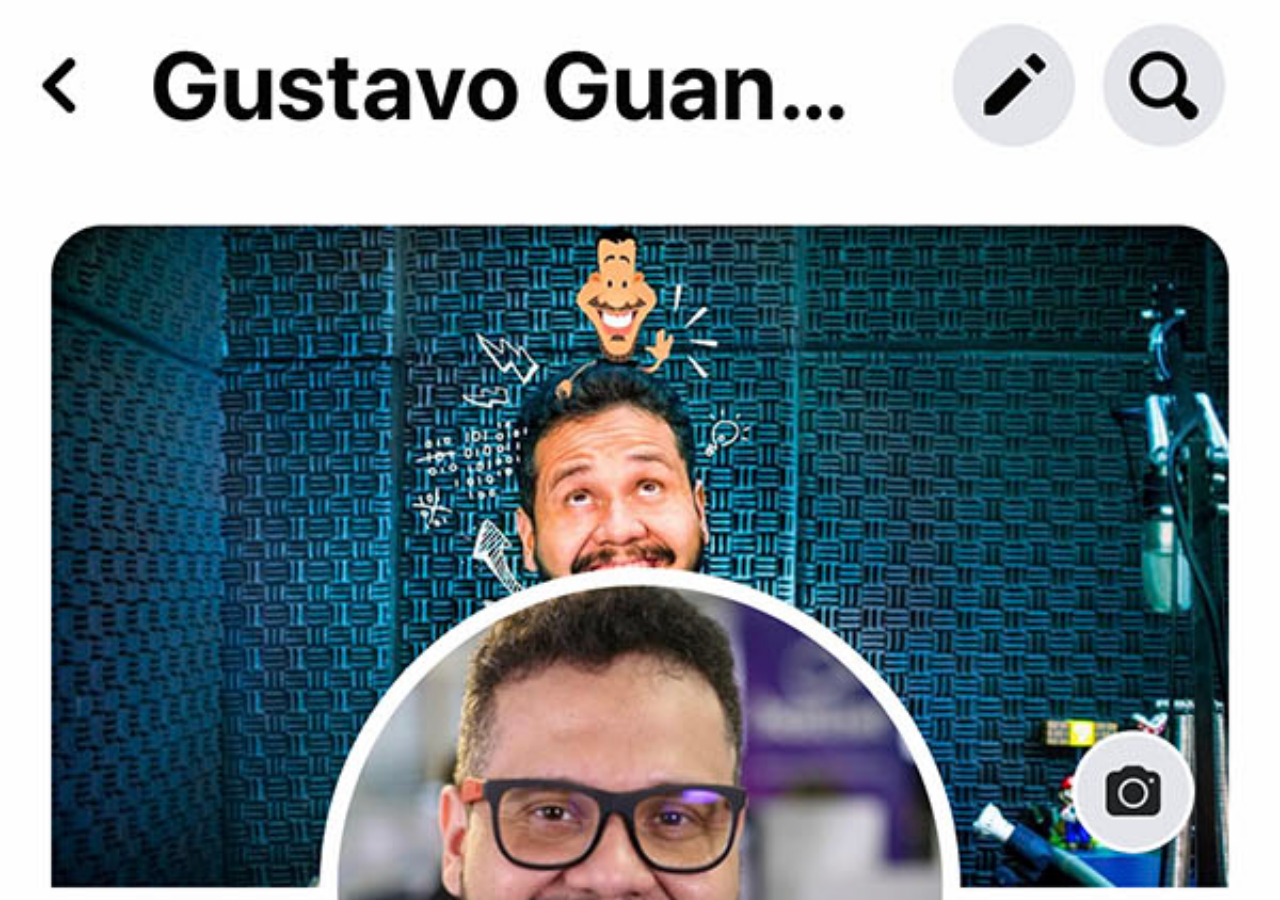
==== facebook.html @ 8c8511e5 "update" ====
<!DOCTYPE html>
<html lang="pt-br">
<head>
    <meta charset="UTF-8">
    <meta name="viewport" content="width=device-width, initial-scale=1.0">
    <title>Home</title>
    <style>
        * {
            margin: 0px;
            padding: 0px;
        }

        body {
            width: 100vw;
            height: 100vh;
            background: url(imagens/tela-facebook.jpg) no-repeat top center;
            background-size: cover;
        }
    </style>
</head>
<body>
    
</body>
</html>
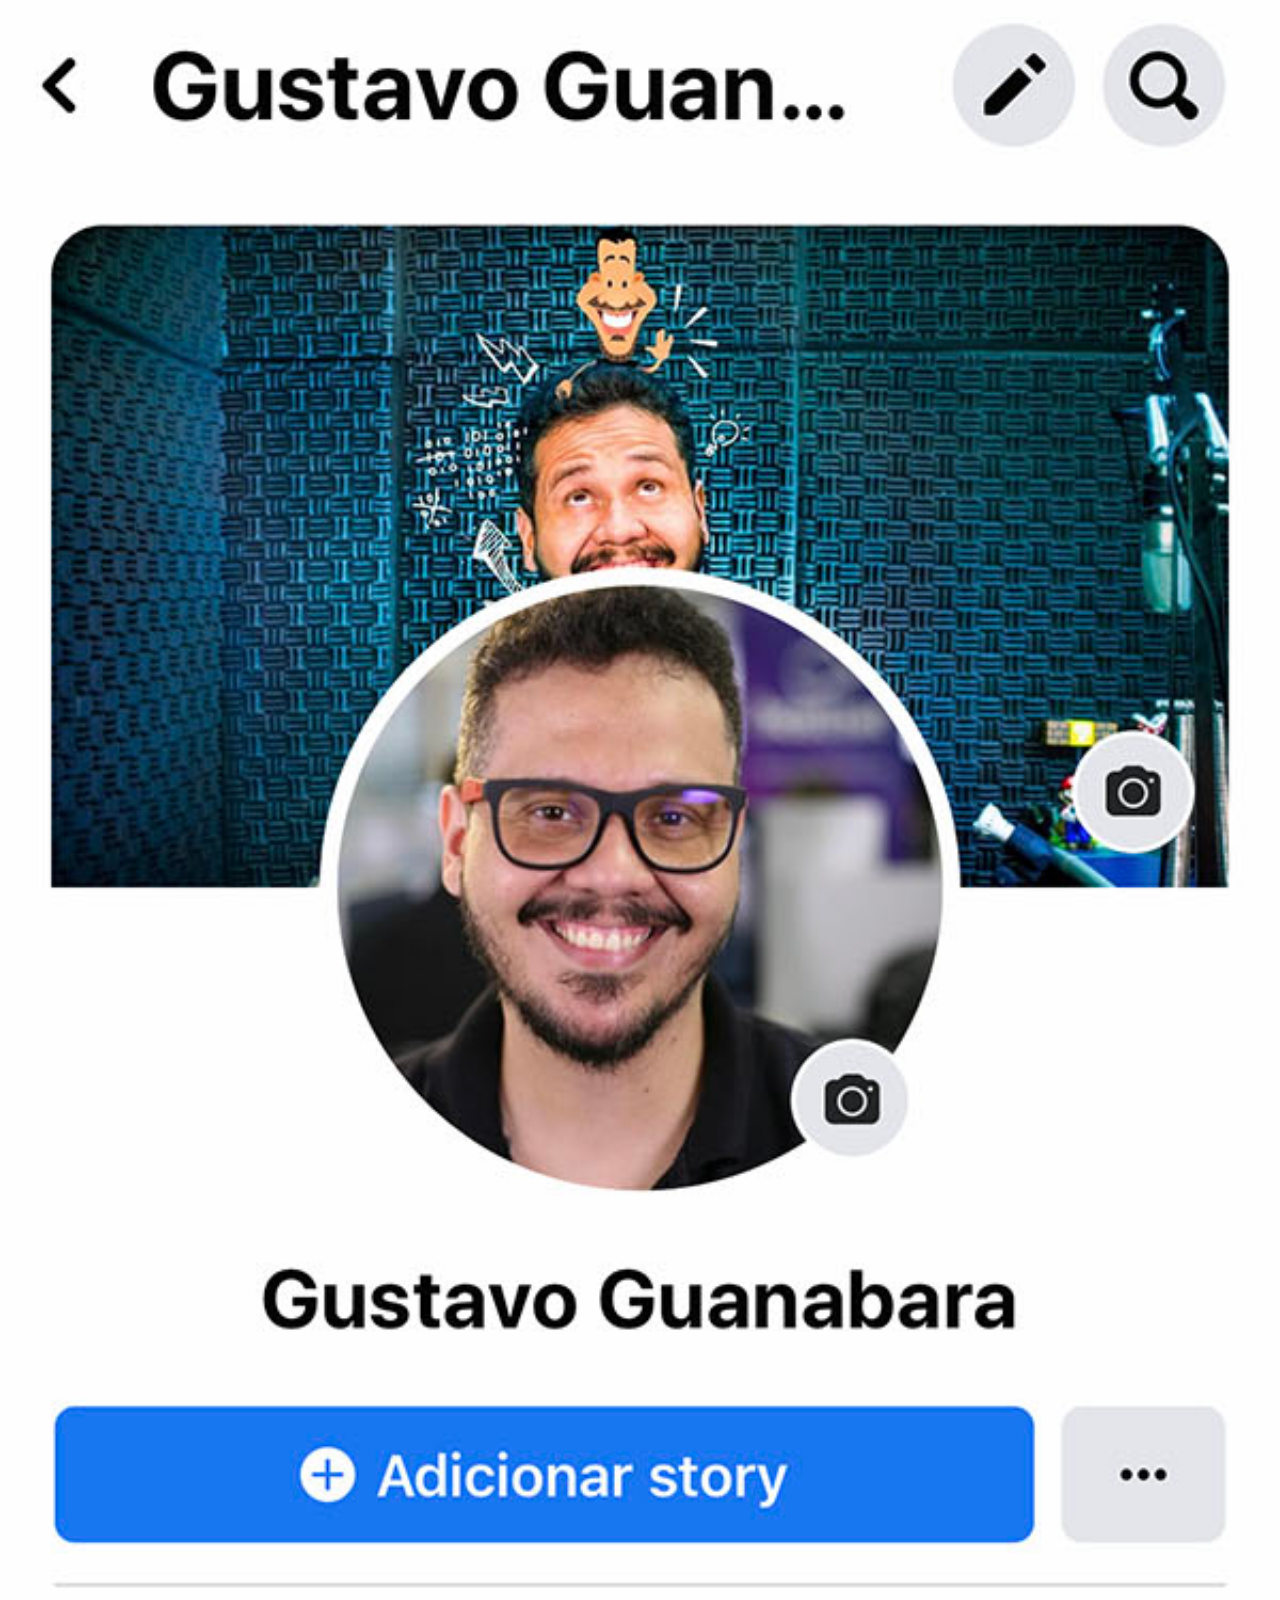
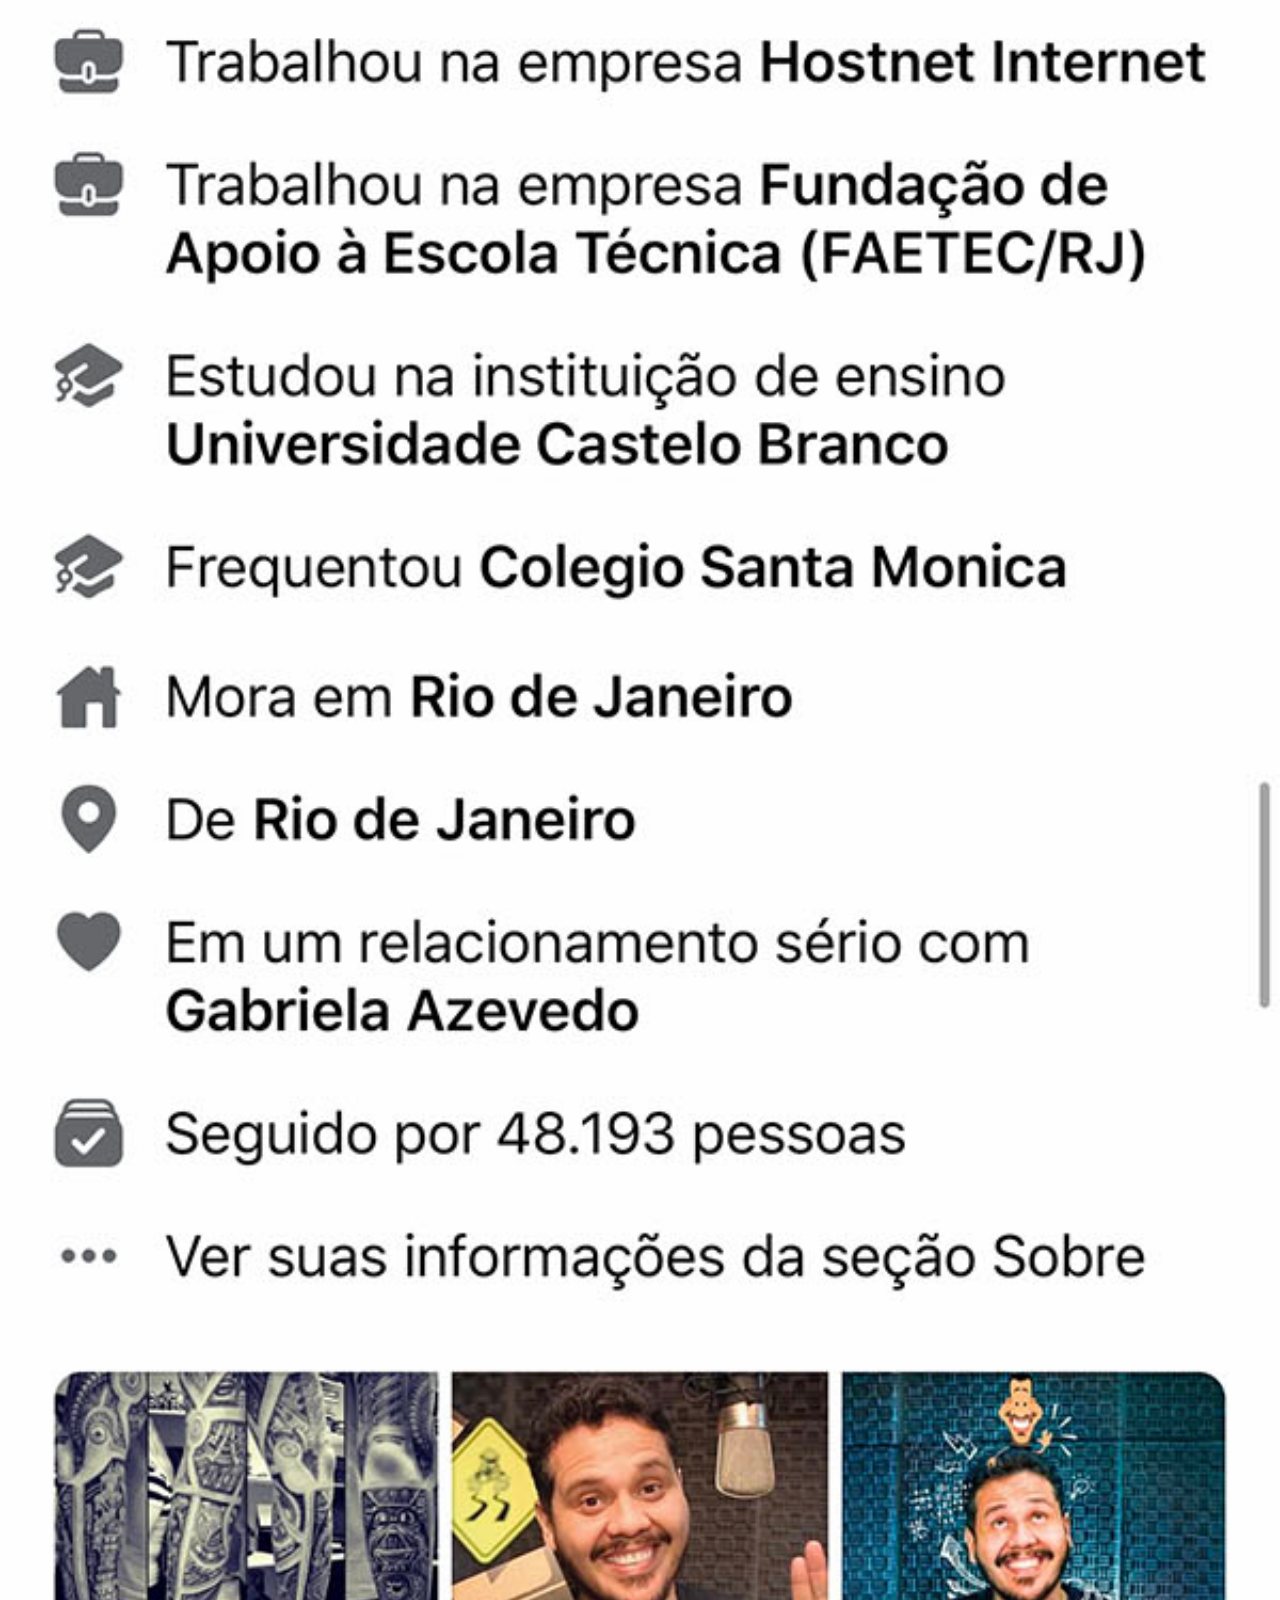
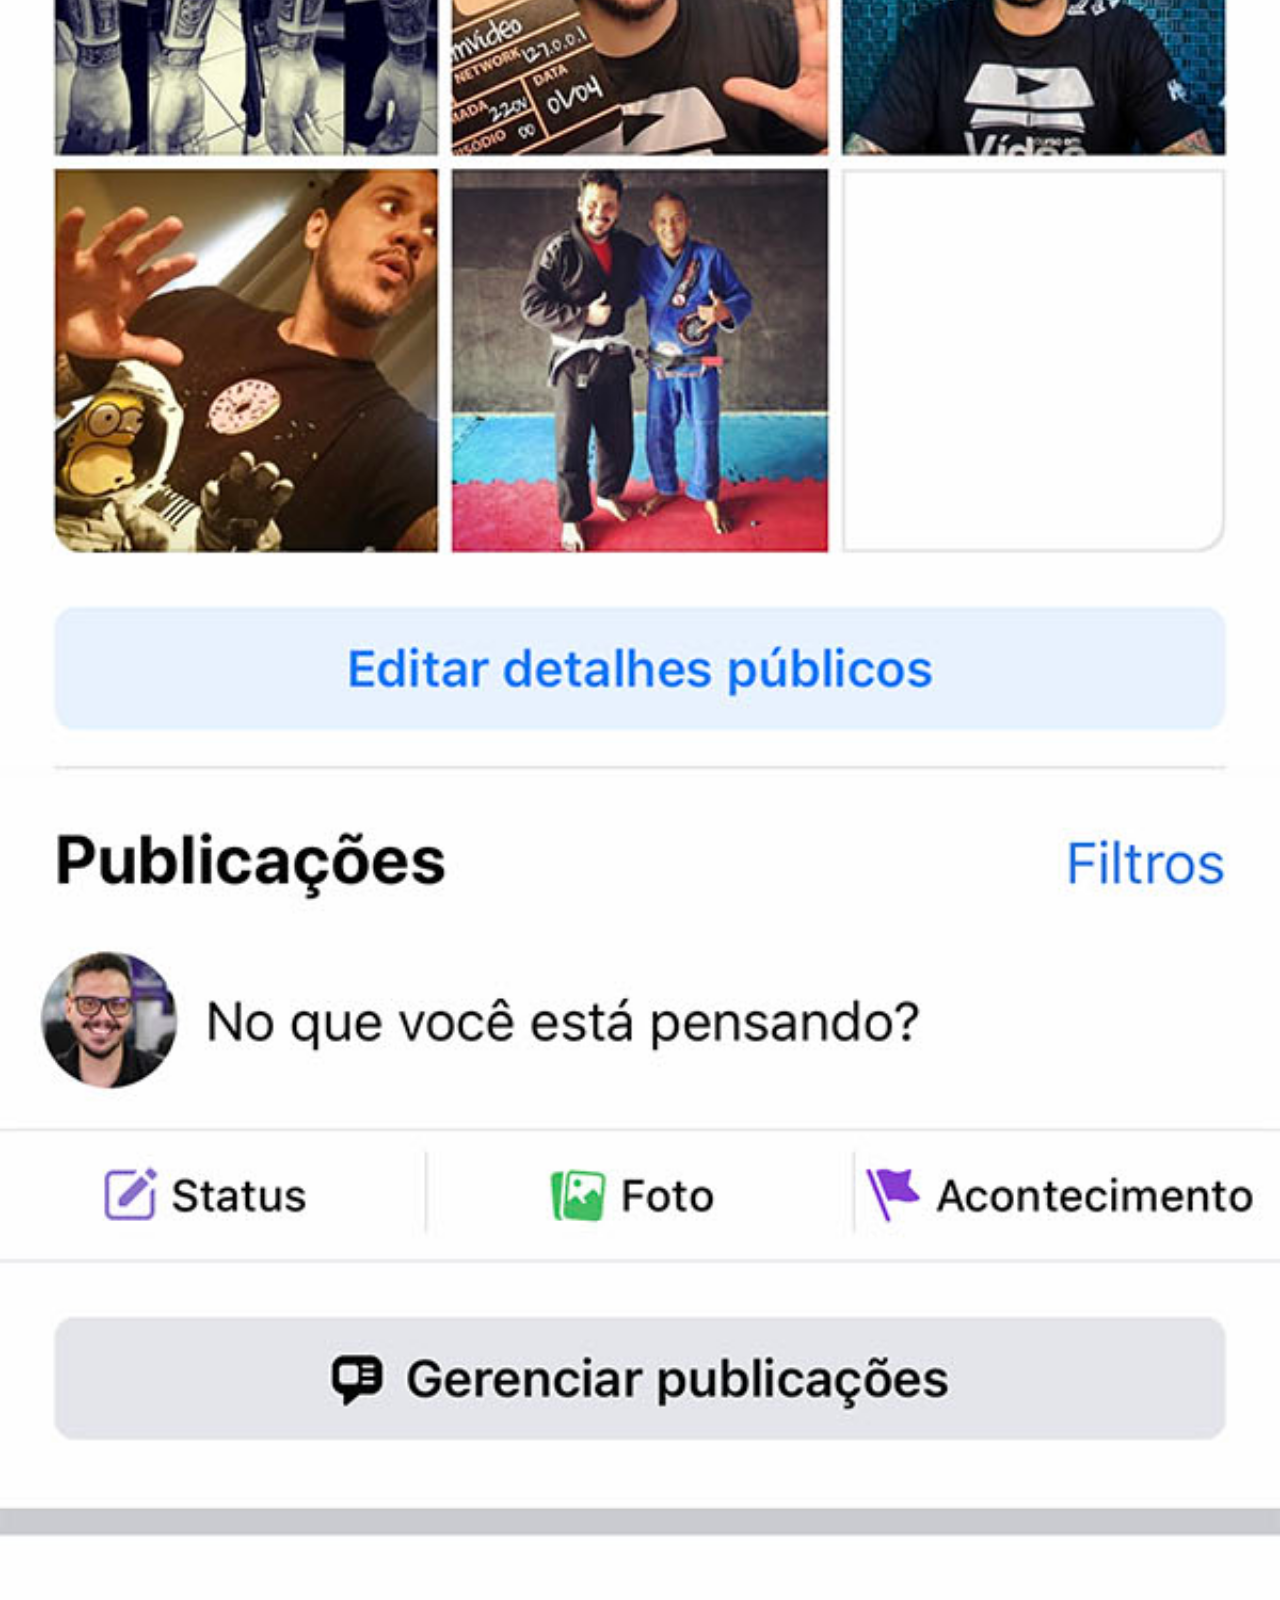
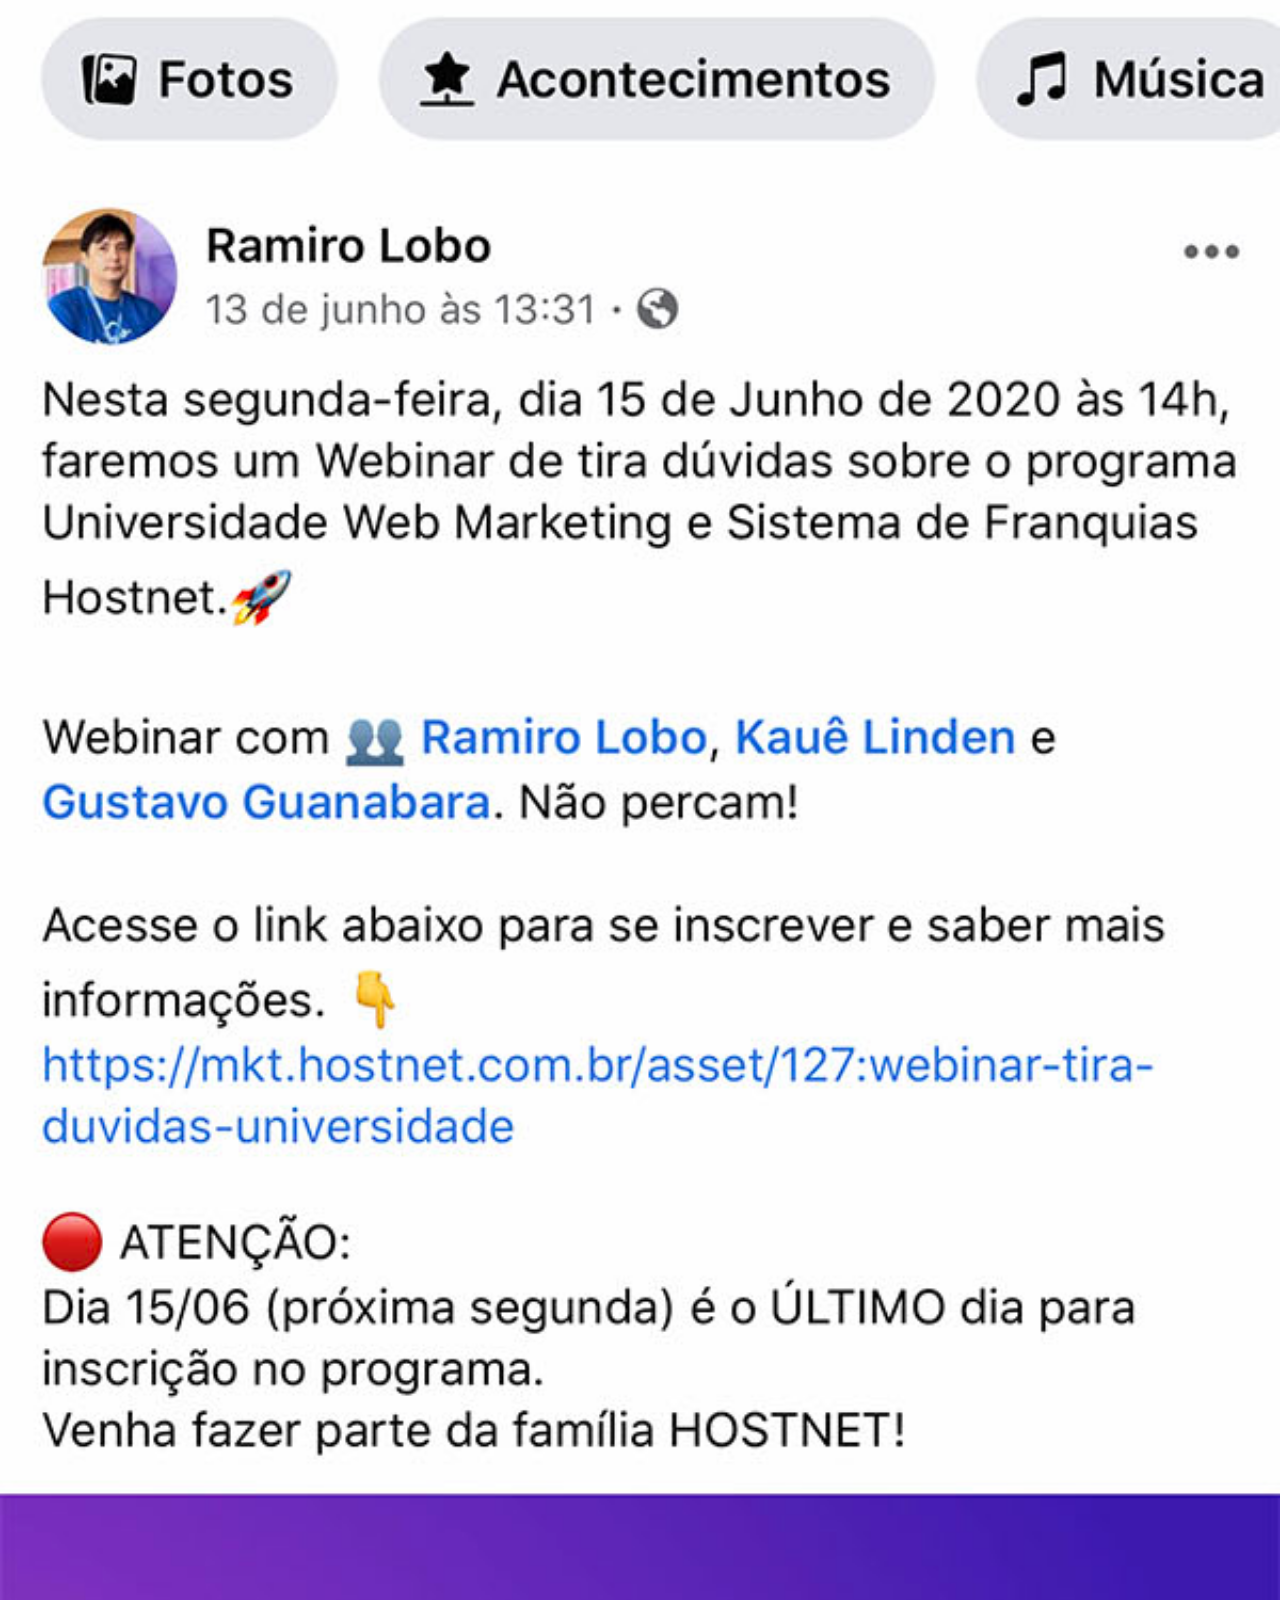
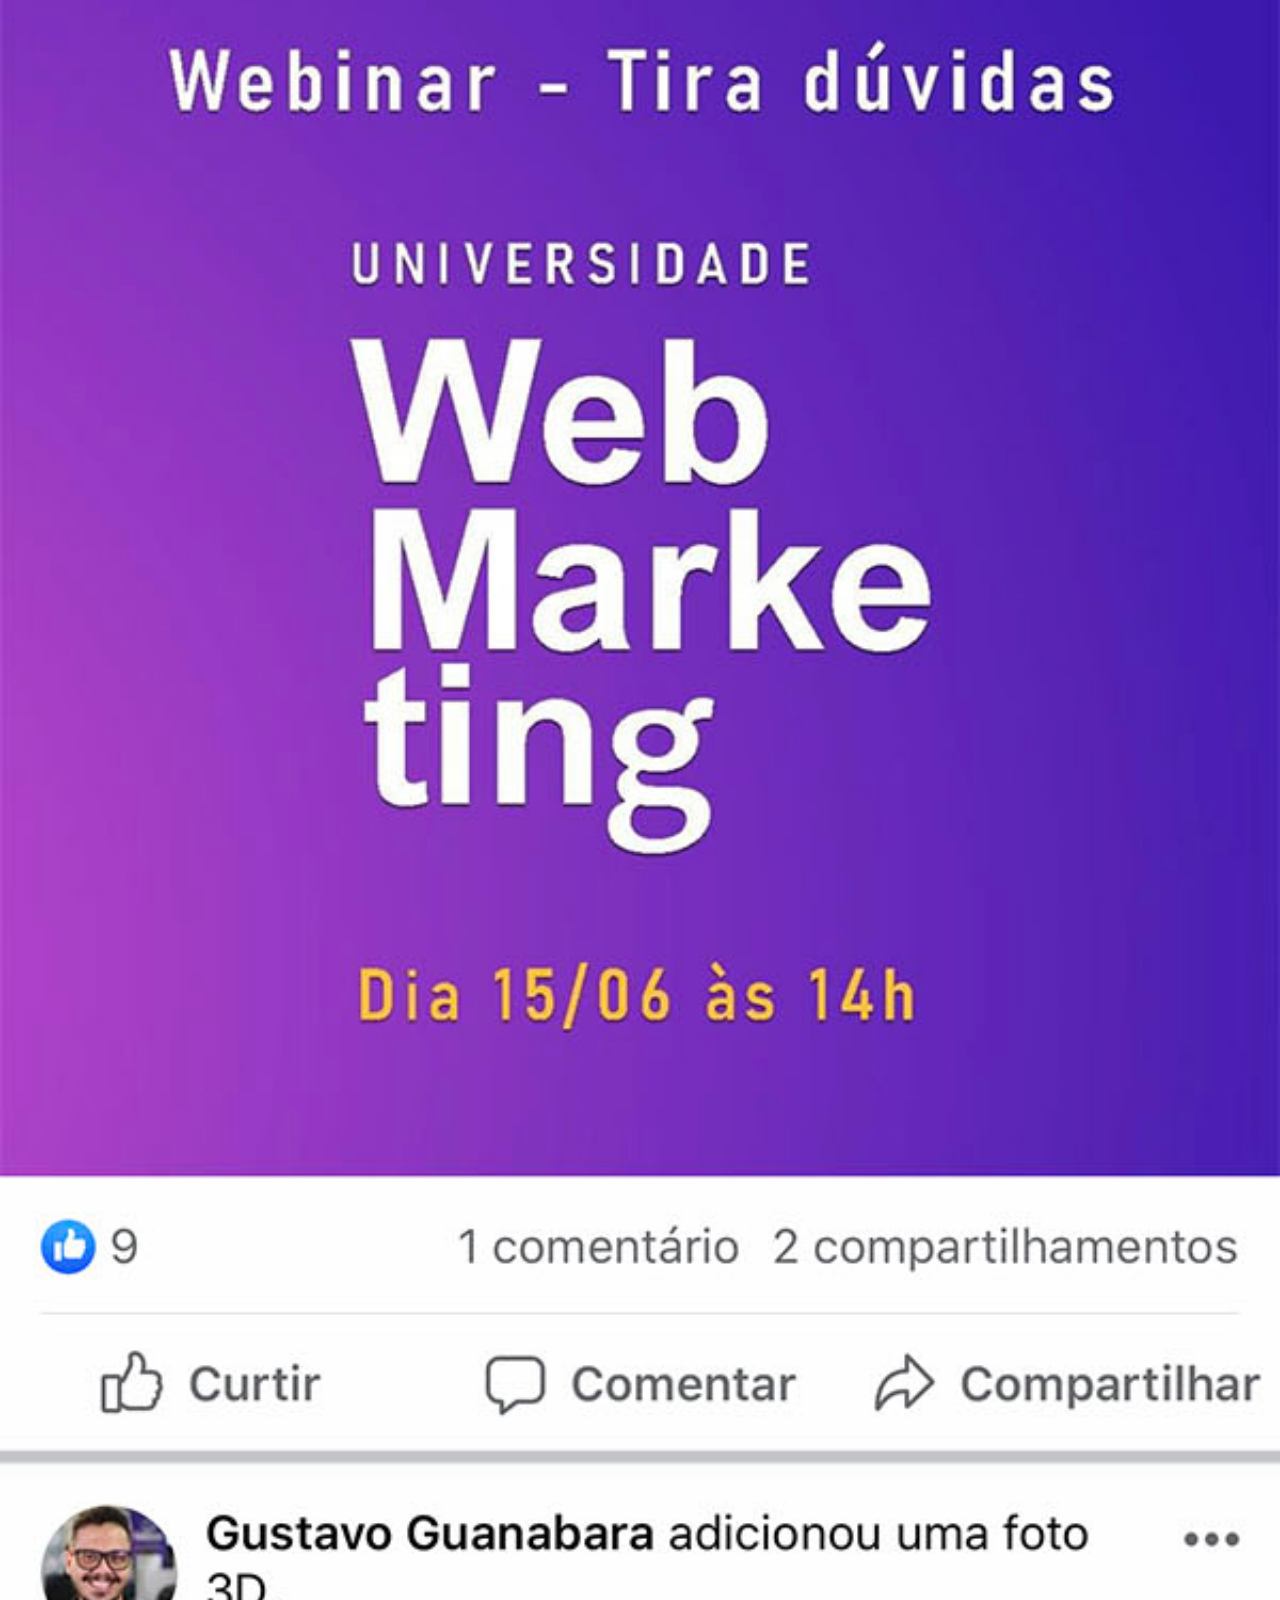
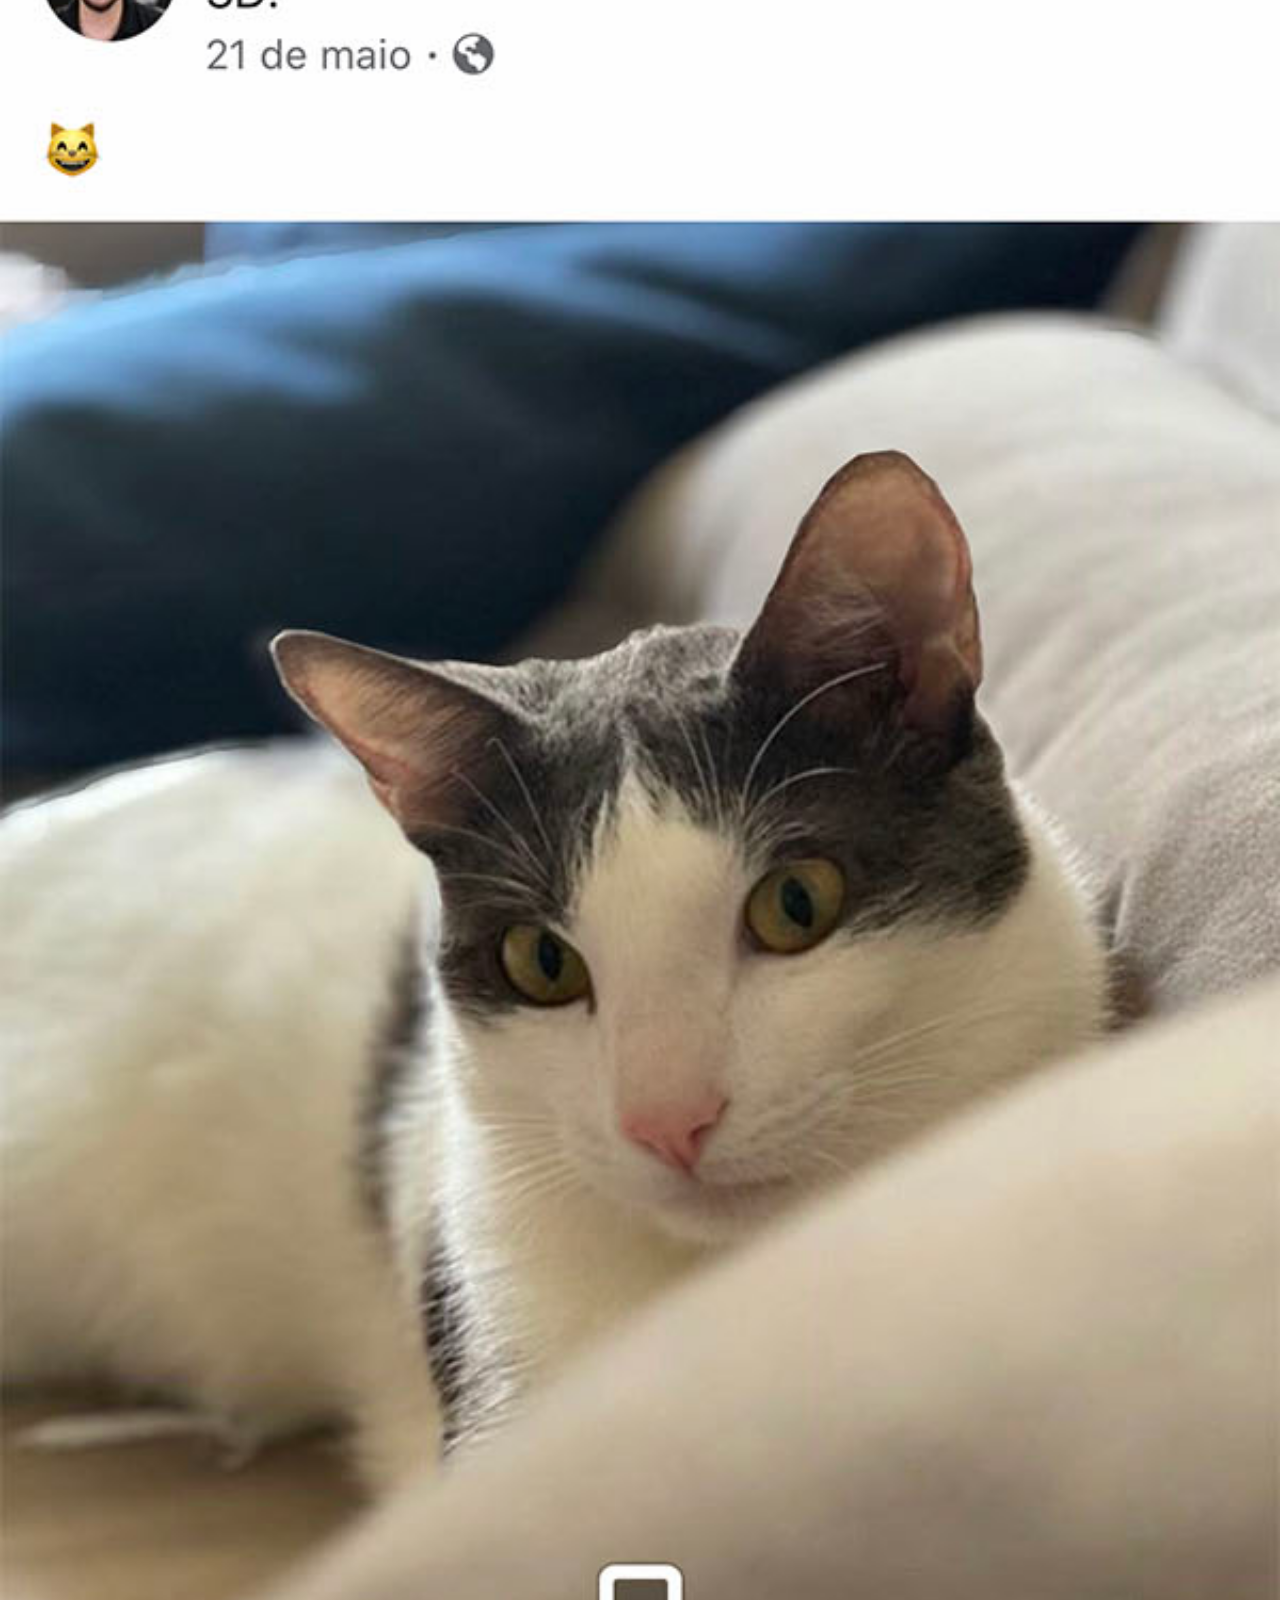
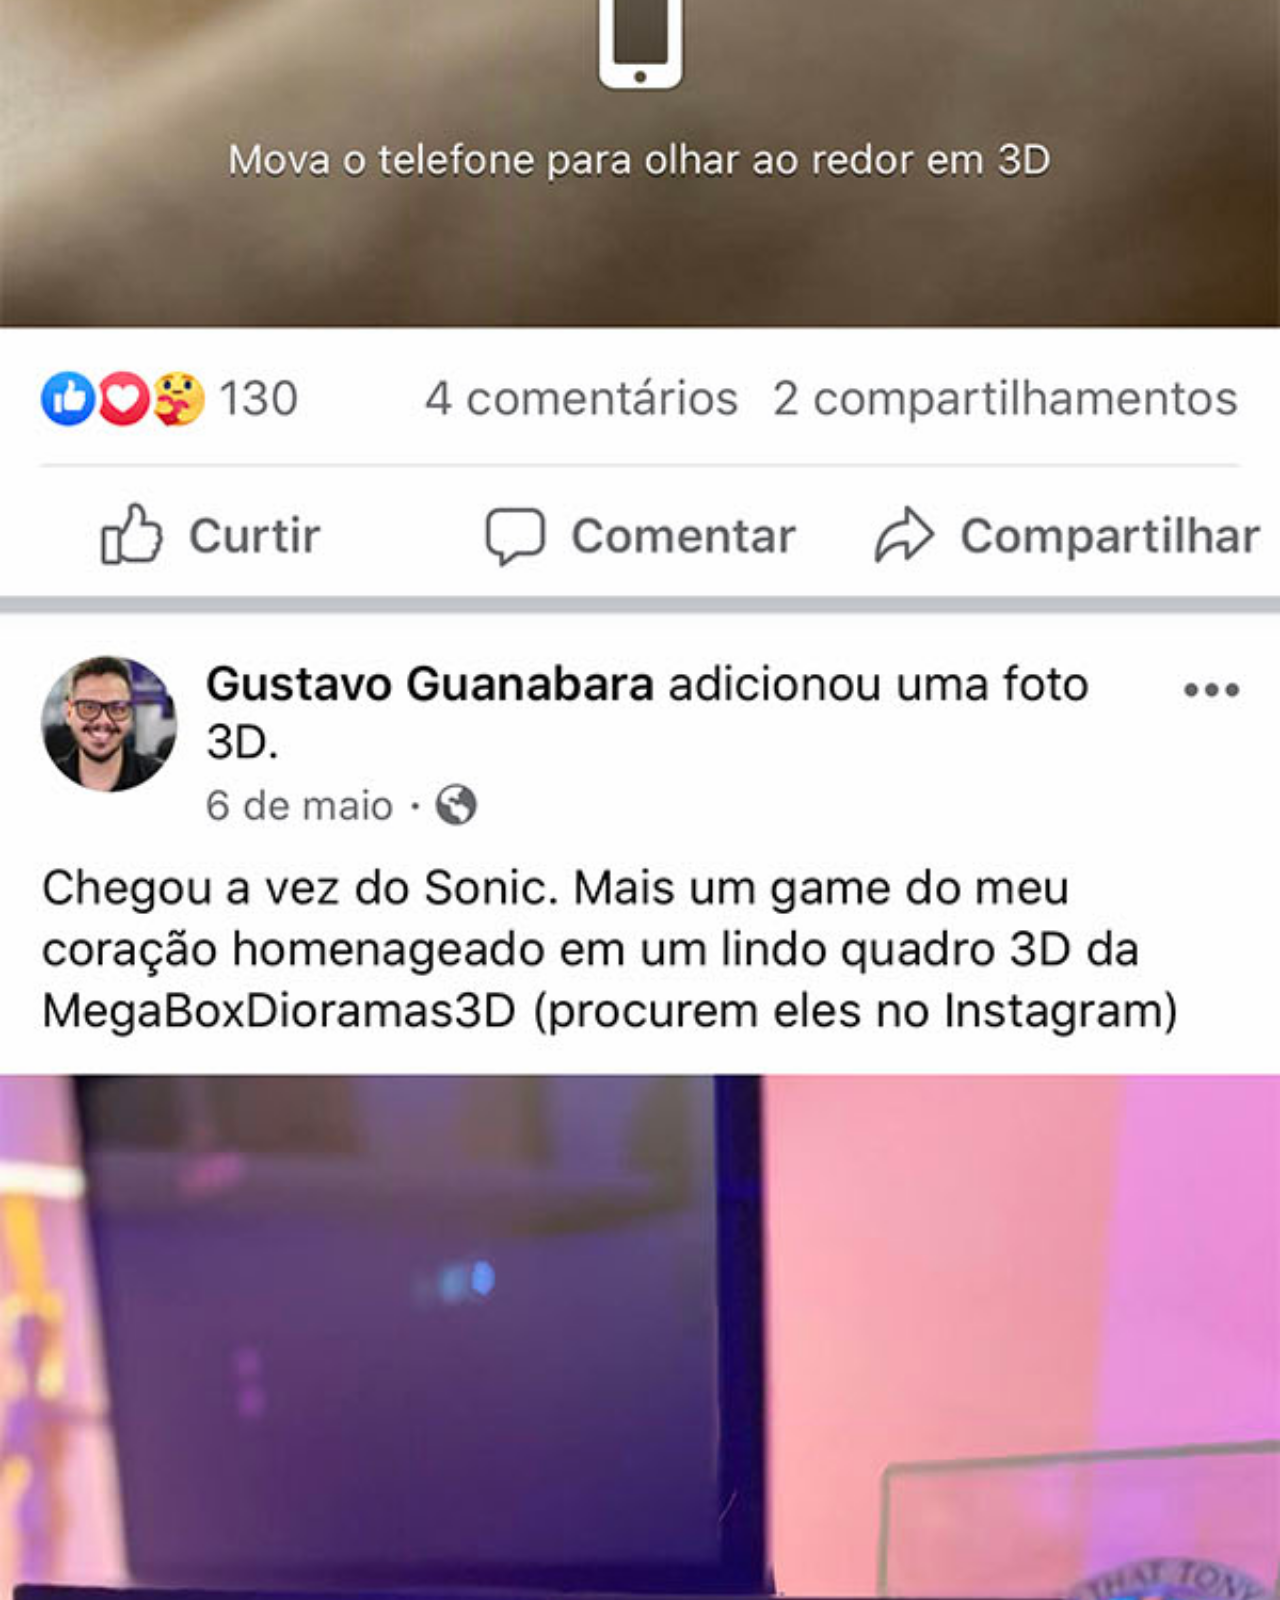
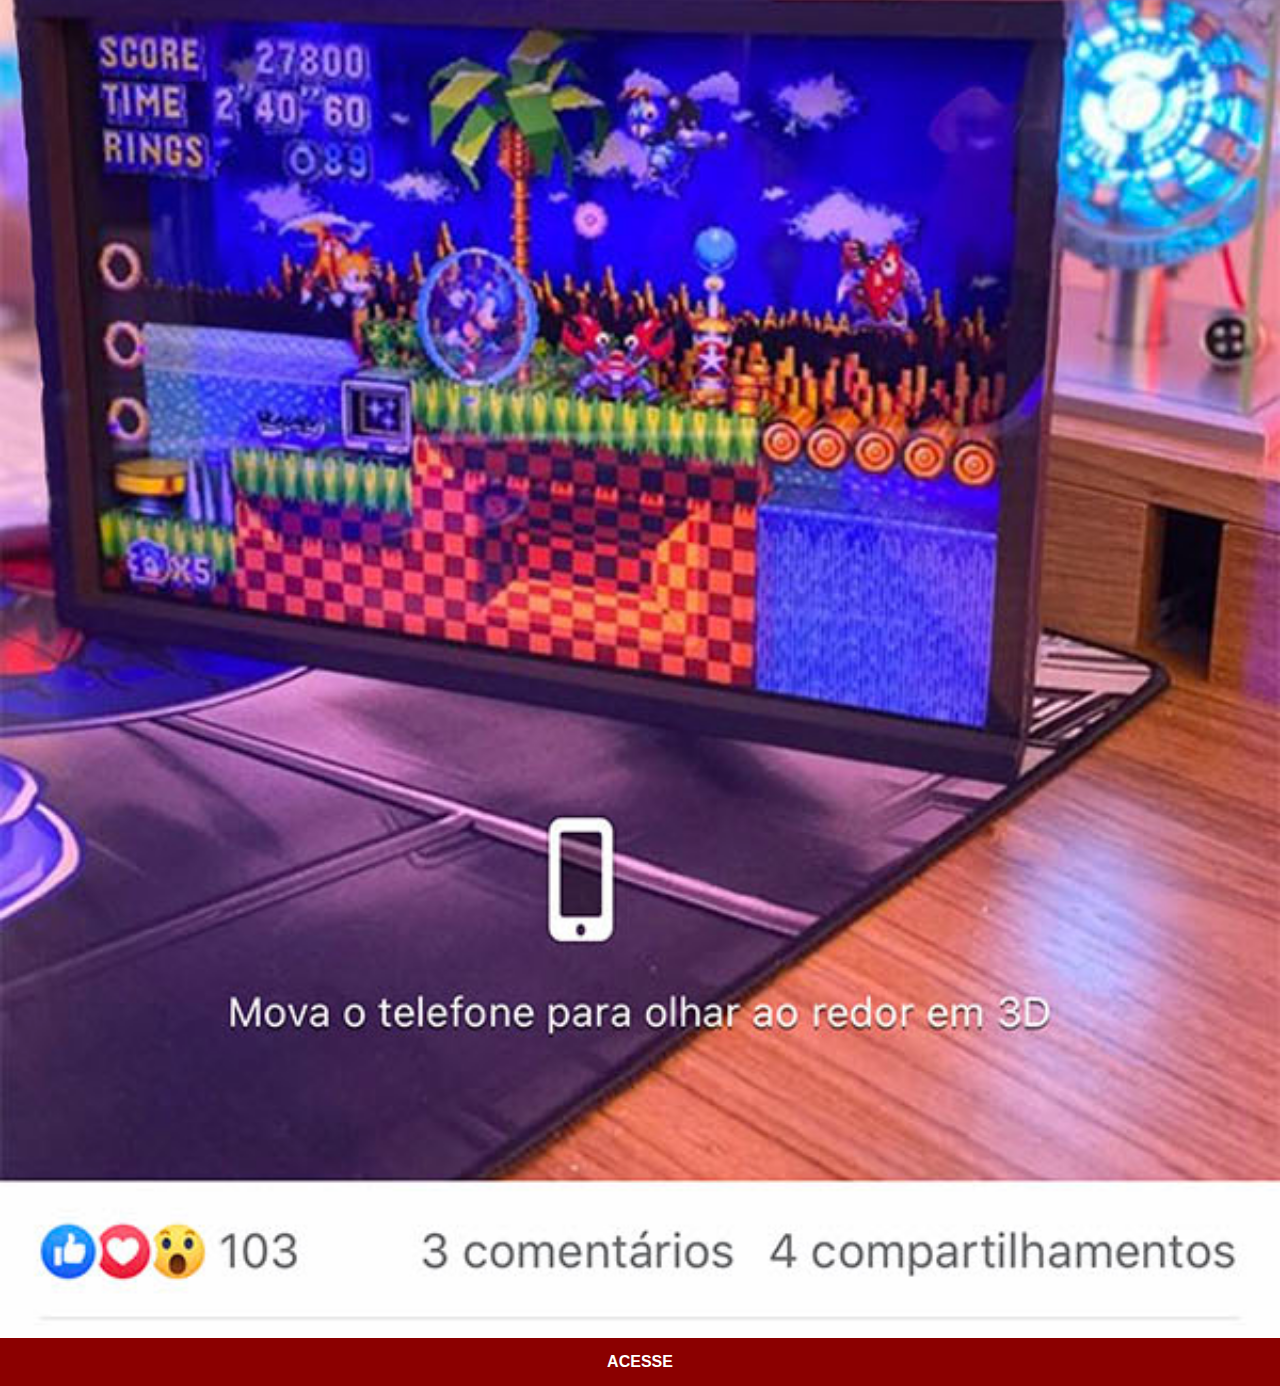
==== commit a7f569ce: "update social" ====
--- a/facebook.html
+++ b/facebook.html
@@ -4,21 +4,10 @@
     <meta charset="UTF-8">
     <meta name="viewport" content="width=device-width, initial-scale=1.0">
     <title>Home</title>
-    <style>
-        * {
-            margin: 0px;
-            padding: 0px;
-        }
-
-        body {
-            width: 100vw;
-            height: 100vh;
-            background: url(imagens/tela-facebook.jpg) no-repeat top center;
-            background-size: cover;
-        }
-    </style>
+    <link rel="stylesheet" href="estilo/social.css">
 </head>
 <body>
-    
+    <img src="imagens/tela-facebook.jpg" alt="Facebook">
+    <a href="https://www.google.com" target="_blank">ACESSE</a>
 </body>
 </html>--- a/estilo/social.css
+++ b/estilo/social.css
@@ -0,0 +1,31 @@
+* {
+    margin: 0px;
+    padding: 0px;
+    font-family: Arial, Helvetica, sans-serif;
+}
+
+::-webkit-scrollbar {
+    width: 0px;
+    height: 0px;
+}
+
+img {
+    background-color: darkred;
+    width: 100vw;
+    margin-bottom: -4px;
+}
+
+a {
+    display: block;
+    color: white;
+    background-color: darkred;
+    padding: 15px;
+    text-align: center;
+    font-weight: bold;
+    text-decoration: none;
+    font-variant: small-caps;
+}
+
+a:hover {
+    background-color: red;
+}